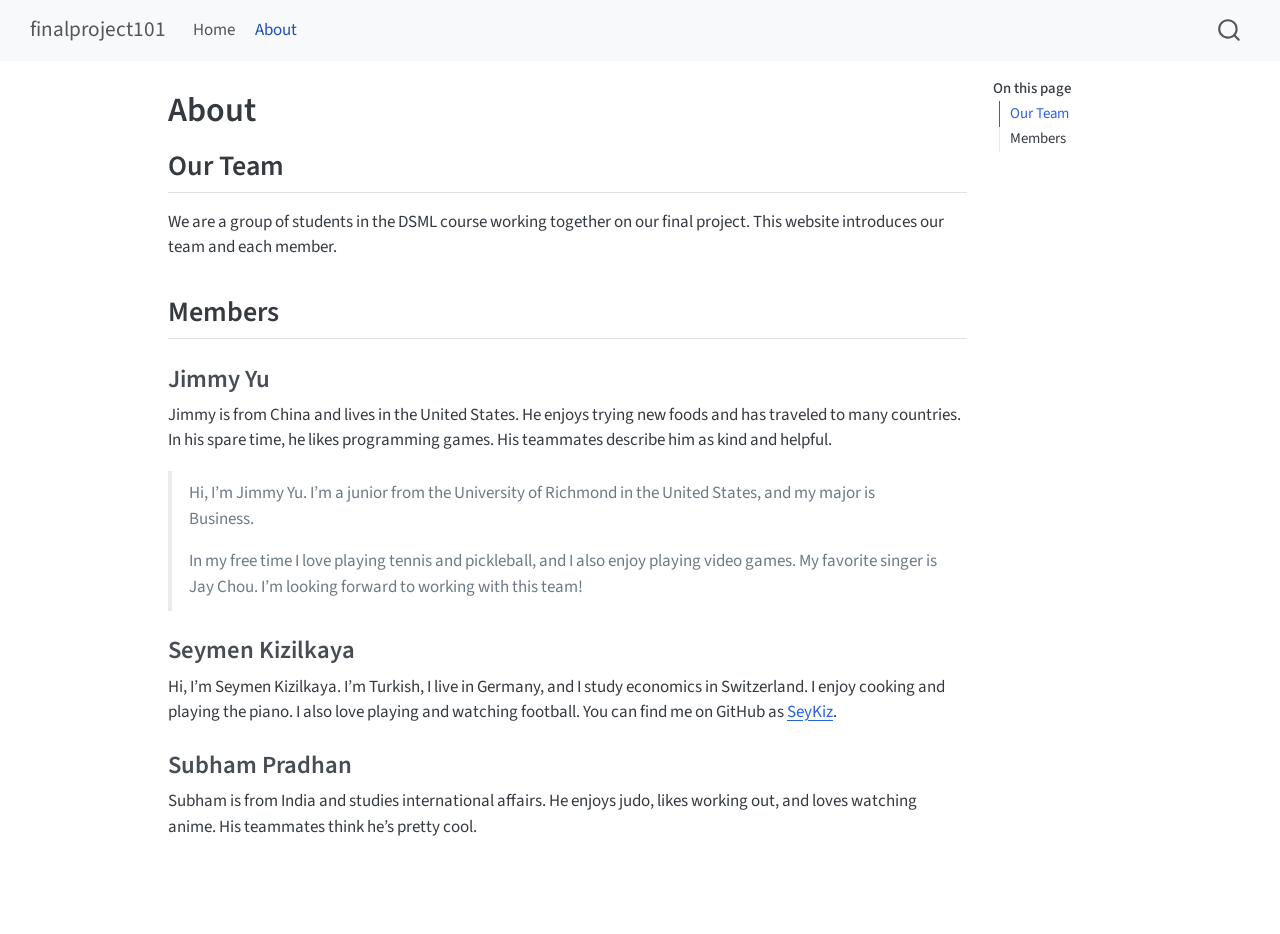
==== about.html @ db0c8c68 "Render the Week 10 Quarto website for GitHub Pages" ====
<!DOCTYPE html>
<html xmlns="http://www.w3.org/1999/xhtml" lang="en" xml:lang="en"><head>

<meta charset="utf-8">
<meta name="generator" content="quarto-1.8.27">

<meta name="viewport" content="width=device-width, initial-scale=1.0, user-scalable=yes">


<title>About – finalproject101</title>
<style>
code{white-space: pre-wrap;}
span.smallcaps{font-variant: small-caps;}
div.columns{display: flex; gap: min(4vw, 1.5em);}
div.column{flex: auto; overflow-x: auto;}
div.hanging-indent{margin-left: 1.5em; text-indent: -1.5em;}
ul.task-list{list-style: none;}
ul.task-list li input[type="checkbox"] {
  width: 0.8em;
  margin: 0 0.8em 0.2em -1em; /* quarto-specific, see https://github.com/quarto-dev/quarto-cli/issues/4556 */ 
  vertical-align: middle;
}
</style>


<script src="site_libs/quarto-nav/quarto-nav.js"></script>
<script src="site_libs/quarto-nav/headroom.min.js"></script>
<script src="site_libs/clipboard/clipboard.min.js"></script>
<script src="site_libs/quarto-search/autocomplete.umd.js"></script>
<script src="site_libs/quarto-search/fuse.min.js"></script>
<script src="site_libs/quarto-search/quarto-search.js"></script>
<meta name="quarto:offset" content="./">
<script src="site_libs/quarto-html/quarto.js" type="module"></script>
<script src="site_libs/quarto-html/tabsets/tabsets.js" type="module"></script>
<script src="site_libs/quarto-html/axe/axe-check.js" type="module"></script>
<script src="site_libs/quarto-html/popper.min.js"></script>
<script src="site_libs/quarto-html/tippy.umd.min.js"></script>
<script src="site_libs/quarto-html/anchor.min.js"></script>
<link href="site_libs/quarto-html/tippy.css" rel="stylesheet">
<link href="site_libs/quarto-html/quarto-syntax-highlighting-ed96de9b727972fe78a7b5d16c58bf87.css" rel="stylesheet" id="quarto-text-highlighting-styles">
<script src="site_libs/bootstrap/bootstrap.min.js"></script>
<link href="site_libs/bootstrap/bootstrap-icons.css" rel="stylesheet">
<link href="site_libs/bootstrap/bootstrap-87287fc3407a7592caf01627ad1c2f6a.min.css" rel="stylesheet" append-hash="true" id="quarto-bootstrap" data-mode="light">
<script id="quarto-search-options" type="application/json">{
  "location": "navbar",
  "copy-button": false,
  "collapse-after": 3,
  "panel-placement": "end",
  "type": "overlay",
  "limit": 50,
  "keyboard-shortcut": [
    "f",
    "/",
    "s"
  ],
  "show-item-context": false,
  "language": {
    "search-no-results-text": "No results",
    "search-matching-documents-text": "matching documents",
    "search-copy-link-title": "Copy link to search",
    "search-hide-matches-text": "Hide additional matches",
    "search-more-match-text": "more match in this document",
    "search-more-matches-text": "more matches in this document",
    "search-clear-button-title": "Clear",
    "search-text-placeholder": "",
    "search-detached-cancel-button-title": "Cancel",
    "search-submit-button-title": "Submit",
    "search-label": "Search"
  }
}</script>


<link rel="stylesheet" href="styles.css">
</head>

<body class="nav-fixed quarto-light">

<div id="quarto-search-results"></div>
  <header id="quarto-header" class="headroom fixed-top">
    <nav class="navbar navbar-expand-lg " data-bs-theme="dark">
      <div class="navbar-container container-fluid">
      <div class="navbar-brand-container mx-auto">
    <a class="navbar-brand" href="./index.html">
    <span class="navbar-title">finalproject101</span>
    </a>
  </div>
            <div id="quarto-search" class="" title="Search"></div>
          <button class="navbar-toggler" type="button" data-bs-toggle="collapse" data-bs-target="#navbarCollapse" aria-controls="navbarCollapse" role="menu" aria-expanded="false" aria-label="Toggle navigation" onclick="if (window.quartoToggleHeadroom) { window.quartoToggleHeadroom(); }">
  <span class="navbar-toggler-icon"></span>
</button>
          <div class="collapse navbar-collapse" id="navbarCollapse">
            <ul class="navbar-nav navbar-nav-scroll me-auto">
  <li class="nav-item">
    <a class="nav-link" href="./index.html"> 
<span class="menu-text">Home</span></a>
  </li>  
  <li class="nav-item">
    <a class="nav-link active" href="./about.html" aria-current="page"> 
<span class="menu-text">About</span></a>
  </li>  
</ul>
          </div> <!-- /navcollapse -->
            <div class="quarto-navbar-tools">
</div>
      </div> <!-- /container-fluid -->
    </nav>
</header>
<!-- content -->
<div id="quarto-content" class="quarto-container page-columns page-rows-contents page-layout-article page-navbar">
<!-- sidebar -->
<!-- margin-sidebar -->
    <div id="quarto-margin-sidebar" class="sidebar margin-sidebar">
        <nav id="TOC" role="doc-toc" class="toc-active">
    <h2 id="toc-title">On this page</h2>
   
  <ul>
  <li><a href="#our-team" id="toc-our-team" class="nav-link active" data-scroll-target="#our-team">Our Team</a></li>
  <li><a href="#members" id="toc-members" class="nav-link" data-scroll-target="#members">Members</a>
  <ul class="collapse">
  <li><a href="#jimmy-yu" id="toc-jimmy-yu" class="nav-link" data-scroll-target="#jimmy-yu">Jimmy Yu</a></li>
  <li><a href="#seymen-kizilkaya" id="toc-seymen-kizilkaya" class="nav-link" data-scroll-target="#seymen-kizilkaya">Seymen Kizilkaya</a></li>
  <li><a href="#subham-pradhan" id="toc-subham-pradhan" class="nav-link" data-scroll-target="#subham-pradhan">Subham Pradhan</a></li>
  </ul></li>
  </ul>
</nav>
    </div>
<!-- main -->
<main class="content" id="quarto-document-content">

<header id="title-block-header" class="quarto-title-block default">
<div class="quarto-title">
<h1 class="title">About</h1>
</div>



<div class="quarto-title-meta">

    
  
    
  </div>
  


</header>


<section id="our-team" class="level2">
<h2 class="anchored" data-anchor-id="our-team">Our Team</h2>
<p>We are a group of students in the DSML course working together on our final project. This website introduces our team and each member.</p>
</section>
<section id="members" class="level2">
<h2 class="anchored" data-anchor-id="members">Members</h2>
<section id="jimmy-yu" class="level3">
<h3 class="anchored" data-anchor-id="jimmy-yu">Jimmy Yu</h3>
<p>Jimmy is from China and lives in the United States. He enjoys trying new foods and has traveled to many countries. In his spare time, he likes programming games. His teammates describe him as kind and helpful.</p>
<blockquote class="blockquote">
<p>Hi, I’m Jimmy Yu. I’m a junior from the University of Richmond in the United States, and my major is Business.</p>
<p>In my free time I love playing tennis and pickleball, and I also enjoy playing video games. My favorite singer is Jay Chou. I’m looking forward to working with this team!</p>
</blockquote>
</section>
<section id="seymen-kizilkaya" class="level3">
<h3 class="anchored" data-anchor-id="seymen-kizilkaya">Seymen Kizilkaya</h3>
<p>Hi, I’m Seymen Kizilkaya. I’m Turkish, I live in Germany, and I study economics in Switzerland. I enjoy cooking and playing the piano. I also love playing and watching football. You can find me on GitHub as <a href="https://github.com/SeyKiz">SeyKiz</a>.</p>
</section>
<section id="subham-pradhan" class="level3">
<h3 class="anchored" data-anchor-id="subham-pradhan">Subham Pradhan</h3>
<p>Subham is from India and studies international affairs. He enjoys judo, likes working out, and loves watching anime. His teammates think he’s pretty cool.</p>


</section>
</section>

</main> <!-- /main -->
<script id="quarto-html-after-body" type="application/javascript">
  window.document.addEventListener("DOMContentLoaded", function (event) {
    const icon = "";
    const anchorJS = new window.AnchorJS();
    anchorJS.options = {
      placement: 'right',
      icon: icon
    };
    anchorJS.add('.anchored');
    const isCodeAnnotation = (el) => {
      for (const clz of el.classList) {
        if (clz.startsWith('code-annotation-')) {                     
          return true;
        }
      }
      return false;
    }
    const onCopySuccess = function(e) {
      // button target
      const button = e.trigger;
      // don't keep focus
      button.blur();
      // flash "checked"
      button.classList.add('code-copy-button-checked');
      var currentTitle = button.getAttribute("title");
      button.setAttribute("title", "Copied!");
      let tooltip;
      if (window.bootstrap) {
        button.setAttribute("data-bs-toggle", "tooltip");
        button.setAttribute("data-bs-placement", "left");
        button.setAttribute("data-bs-title", "Copied!");
        tooltip = new bootstrap.Tooltip(button, 
          { trigger: "manual", 
            customClass: "code-copy-button-tooltip",
            offset: [0, -8]});
        tooltip.show();    
      }
      setTimeout(function() {
        if (tooltip) {
          tooltip.hide();
          button.removeAttribute("data-bs-title");
          button.removeAttribute("data-bs-toggle");
          button.removeAttribute("data-bs-placement");
        }
        button.setAttribute("title", currentTitle);
        button.classList.remove('code-copy-button-checked');
      }, 1000);
      // clear code selection
      e.clearSelection();
    }
    const getTextToCopy = function(trigger) {
      const outerScaffold = trigger.parentElement.cloneNode(true);
      const codeEl = outerScaffold.querySelector('code');
      for (const childEl of codeEl.children) {
        if (isCodeAnnotation(childEl)) {
          childEl.remove();
        }
      }
      return codeEl.innerText;
    }
    const clipboard = new window.ClipboardJS('.code-copy-button:not([data-in-quarto-modal])', {
      text: getTextToCopy
    });
    clipboard.on('success', onCopySuccess);
    if (window.document.getElementById('quarto-embedded-source-code-modal')) {
      const clipboardModal = new window.ClipboardJS('.code-copy-button[data-in-quarto-modal]', {
        text: getTextToCopy,
        container: window.document.getElementById('quarto-embedded-source-code-modal')
      });
      clipboardModal.on('success', onCopySuccess);
    }
      var localhostRegex = new RegExp(/^(?:http|https):\/\/localhost\:?[0-9]*\//);
      var mailtoRegex = new RegExp(/^mailto:/);
        var filterRegex = new RegExp('/' + window.location.host + '/');
      var isInternal = (href) => {
          return filterRegex.test(href) || localhostRegex.test(href) || mailtoRegex.test(href);
      }
      // Inspect non-navigation links and adorn them if external
     var links = window.document.querySelectorAll('a[href]:not(.nav-link):not(.navbar-brand):not(.toc-action):not(.sidebar-link):not(.sidebar-item-toggle):not(.pagination-link):not(.no-external):not([aria-hidden]):not(.dropdown-item):not(.quarto-navigation-tool):not(.about-link)');
      for (var i=0; i<links.length; i++) {
        const link = links[i];
        if (!isInternal(link.href)) {
          // undo the damage that might have been done by quarto-nav.js in the case of
          // links that we want to consider external
          if (link.dataset.originalHref !== undefined) {
            link.href = link.dataset.originalHref;
          }
        }
      }
    function tippyHover(el, contentFn, onTriggerFn, onUntriggerFn) {
      const config = {
        allowHTML: true,
        maxWidth: 500,
        delay: 100,
        arrow: false,
        appendTo: function(el) {
            return el.parentElement;
        },
        interactive: true,
        interactiveBorder: 10,
        theme: 'quarto',
        placement: 'bottom-start',
      };
      if (contentFn) {
        config.content = contentFn;
      }
      if (onTriggerFn) {
        config.onTrigger = onTriggerFn;
      }
      if (onUntriggerFn) {
        config.onUntrigger = onUntriggerFn;
      }
      window.tippy(el, config); 
    }
    const noterefs = window.document.querySelectorAll('a[role="doc-noteref"]');
    for (var i=0; i<noterefs.length; i++) {
      const ref = noterefs[i];
      tippyHover(ref, function() {
        // use id or data attribute instead here
        let href = ref.getAttribute('data-footnote-href') || ref.getAttribute('href');
        try { href = new URL(href).hash; } catch {}
        const id = href.replace(/^#\/?/, "");
        const note = window.document.getElementById(id);
        if (note) {
          return note.innerHTML;
        } else {
          return "";
        }
      });
    }
    const xrefs = window.document.querySelectorAll('a.quarto-xref');
    const processXRef = (id, note) => {
      // Strip column container classes
      const stripColumnClz = (el) => {
        el.classList.remove("page-full", "page-columns");
        if (el.children) {
          for (const child of el.children) {
            stripColumnClz(child);
          }
        }
      }
      stripColumnClz(note)
      if (id === null || id.startsWith('sec-')) {
        // Special case sections, only their first couple elements
        const container = document.createElement("div");
        if (note.children && note.children.length > 2) {
          container.appendChild(note.children[0].cloneNode(true));
          for (let i = 1; i < note.children.length; i++) {
            const child = note.children[i];
            if (child.tagName === "P" && child.innerText === "") {
              continue;
            } else {
              container.appendChild(child.cloneNode(true));
              break;
            }
          }
          if (window.Quarto?.typesetMath) {
            window.Quarto.typesetMath(container);
          }
          return container.innerHTML
        } else {
          if (window.Quarto?.typesetMath) {
            window.Quarto.typesetMath(note);
          }
          return note.innerHTML;
        }
      } else {
        // Remove any anchor links if they are present
        const anchorLink = note.querySelector('a.anchorjs-link');
        if (anchorLink) {
          anchorLink.remove();
        }
        if (window.Quarto?.typesetMath) {
          window.Quarto.typesetMath(note);
        }
        if (note.classList.contains("callout")) {
          return note.outerHTML;
        } else {
          return note.innerHTML;
        }
      }
    }
    for (var i=0; i<xrefs.length; i++) {
      const xref = xrefs[i];
      tippyHover(xref, undefined, function(instance) {
        instance.disable();
        let url = xref.getAttribute('href');
        let hash = undefined; 
        if (url.startsWith('#')) {
          hash = url;
        } else {
          try { hash = new URL(url).hash; } catch {}
        }
        if (hash) {
          const id = hash.replace(/^#\/?/, "");
          const note = window.document.getElementById(id);
          if (note !== null) {
            try {
              const html = processXRef(id, note.cloneNode(true));
              instance.setContent(html);
            } finally {
              instance.enable();
              instance.show();
            }
          } else {
            // See if we can fetch this
            fetch(url.split('#')[0])
            .then(res => res.text())
            .then(html => {
              const parser = new DOMParser();
              const htmlDoc = parser.parseFromString(html, "text/html");
              const note = htmlDoc.getElementById(id);
              if (note !== null) {
                const html = processXRef(id, note);
                instance.setContent(html);
              } 
            }).finally(() => {
              instance.enable();
              instance.show();
            });
          }
        } else {
          // See if we can fetch a full url (with no hash to target)
          // This is a special case and we should probably do some content thinning / targeting
          fetch(url)
          .then(res => res.text())
          .then(html => {
            const parser = new DOMParser();
            const htmlDoc = parser.parseFromString(html, "text/html");
            const note = htmlDoc.querySelector('main.content');
            if (note !== null) {
              // This should only happen for chapter cross references
              // (since there is no id in the URL)
              // remove the first header
              if (note.children.length > 0 && note.children[0].tagName === "HEADER") {
                note.children[0].remove();
              }
              const html = processXRef(null, note);
              instance.setContent(html);
            } 
          }).finally(() => {
            instance.enable();
            instance.show();
          });
        }
      }, function(instance) {
      });
    }
        let selectedAnnoteEl;
        const selectorForAnnotation = ( cell, annotation) => {
          let cellAttr = 'data-code-cell="' + cell + '"';
          let lineAttr = 'data-code-annotation="' +  annotation + '"';
          const selector = 'span[' + cellAttr + '][' + lineAttr + ']';
          return selector;
        }
        const selectCodeLines = (annoteEl) => {
          const doc = window.document;
          const targetCell = annoteEl.getAttribute("data-target-cell");
          const targetAnnotation = annoteEl.getAttribute("data-target-annotation");
          const annoteSpan = window.document.querySelector(selectorForAnnotation(targetCell, targetAnnotation));
          const lines = annoteSpan.getAttribute("data-code-lines").split(",");
          const lineIds = lines.map((line) => {
            return targetCell + "-" + line;
          })
          let top = null;
          let height = null;
          let parent = null;
          if (lineIds.length > 0) {
              //compute the position of the single el (top and bottom and make a div)
              const el = window.document.getElementById(lineIds[0]);
              top = el.offsetTop;
              height = el.offsetHeight;
              parent = el.parentElement.parentElement;
            if (lineIds.length > 1) {
              const lastEl = window.document.getElementById(lineIds[lineIds.length - 1]);
              const bottom = lastEl.offsetTop + lastEl.offsetHeight;
              height = bottom - top;
            }
            if (top !== null && height !== null && parent !== null) {
              // cook up a div (if necessary) and position it 
              let div = window.document.getElementById("code-annotation-line-highlight");
              if (div === null) {
                div = window.document.createElement("div");
                div.setAttribute("id", "code-annotation-line-highlight");
                div.style.position = 'absolute';
                parent.appendChild(div);
              }
              div.style.top = top - 2 + "px";
              div.style.height = height + 4 + "px";
              div.style.left = 0;
              let gutterDiv = window.document.getElementById("code-annotation-line-highlight-gutter");
              if (gutterDiv === null) {
                gutterDiv = window.document.createElement("div");
                gutterDiv.setAttribute("id", "code-annotation-line-highlight-gutter");
                gutterDiv.style.position = 'absolute';
                const codeCell = window.document.getElementById(targetCell);
                const gutter = codeCell.querySelector('.code-annotation-gutter');
                gutter.appendChild(gutterDiv);
              }
              gutterDiv.style.top = top - 2 + "px";
              gutterDiv.style.height = height + 4 + "px";
            }
            selectedAnnoteEl = annoteEl;
          }
        };
        const unselectCodeLines = () => {
          const elementsIds = ["code-annotation-line-highlight", "code-annotation-line-highlight-gutter"];
          elementsIds.forEach((elId) => {
            const div = window.document.getElementById(elId);
            if (div) {
              div.remove();
            }
          });
          selectedAnnoteEl = undefined;
        };
          // Handle positioning of the toggle
      window.addEventListener(
        "resize",
        throttle(() => {
          elRect = undefined;
          if (selectedAnnoteEl) {
            selectCodeLines(selectedAnnoteEl);
          }
        }, 10)
      );
      function throttle(fn, ms) {
      let throttle = false;
      let timer;
        return (...args) => {
          if(!throttle) { // first call gets through
              fn.apply(this, args);
              throttle = true;
          } else { // all the others get throttled
              if(timer) clearTimeout(timer); // cancel #2
              timer = setTimeout(() => {
                fn.apply(this, args);
                timer = throttle = false;
              }, ms);
          }
        };
      }
        // Attach click handler to the DT
        const annoteDls = window.document.querySelectorAll('dt[data-target-cell]');
        for (const annoteDlNode of annoteDls) {
          annoteDlNode.addEventListener('click', (event) => {
            const clickedEl = event.target;
            if (clickedEl !== selectedAnnoteEl) {
              unselectCodeLines();
              const activeEl = window.document.querySelector('dt[data-target-cell].code-annotation-active');
              if (activeEl) {
                activeEl.classList.remove('code-annotation-active');
              }
              selectCodeLines(clickedEl);
              clickedEl.classList.add('code-annotation-active');
            } else {
              // Unselect the line
              unselectCodeLines();
              clickedEl.classList.remove('code-annotation-active');
            }
          });
        }
    const findCites = (el) => {
      const parentEl = el.parentElement;
      if (parentEl) {
        const cites = parentEl.dataset.cites;
        if (cites) {
          return {
            el,
            cites: cites.split(' ')
          };
        } else {
          return findCites(el.parentElement)
        }
      } else {
        return undefined;
      }
    };
    var bibliorefs = window.document.querySelectorAll('a[role="doc-biblioref"]');
    for (var i=0; i<bibliorefs.length; i++) {
      const ref = bibliorefs[i];
      const citeInfo = findCites(ref);
      if (citeInfo) {
        tippyHover(citeInfo.el, function() {
          var popup = window.document.createElement('div');
          citeInfo.cites.forEach(function(cite) {
            var citeDiv = window.document.createElement('div');
            citeDiv.classList.add('hanging-indent');
            citeDiv.classList.add('csl-entry');
            var biblioDiv = window.document.getElementById('ref-' + cite);
            if (biblioDiv) {
              citeDiv.innerHTML = biblioDiv.innerHTML;
            }
            popup.appendChild(citeDiv);
          });
          return popup.innerHTML;
        });
      }
    }
  });
  </script>
</div> <!-- /content -->




</body></html>
---- site_libs/quarto-html/tippy.css ----
.tippy-box[data-animation=fade][data-state=hidden]{opacity:0}[data-tippy-root]{max-width:calc(100vw - 10px)}.tippy-box{position:relative;background-color:#333;color:#fff;border-radius:4px;font-size:14px;line-height:1.4;white-space:normal;outline:0;transition-property:transform,visibility,opacity}.tippy-box[data-placement^=top]>.tippy-arrow{bottom:0}.tippy-box[data-placement^=top]>.tippy-arrow:before{bottom:-7px;left:0;border-width:8px 8px 0;border-top-color:initial;transform-origin:center top}.tippy-box[data-placement^=bottom]>.tippy-arrow{top:0}.tippy-box[data-placement^=bottom]>.tippy-arrow:before{top:-7px;left:0;border-width:0 8px 8px;border-bottom-color:initial;transform-origin:center bottom}.tippy-box[data-placement^=left]>.tippy-arrow{right:0}.tippy-box[data-placement^=left]>.tippy-arrow:before{border-width:8px 0 8px 8px;border-left-color:initial;right:-7px;transform-origin:center left}.tippy-box[data-placement^=right]>.tippy-arrow{left:0}.tippy-box[data-placement^=right]>.tippy-arrow:before{left:-7px;border-width:8px 8px 8px 0;border-right-color:initial;transform-origin:center right}.tippy-box[data-inertia][data-state=visible]{transition-timing-function:cubic-bezier(.54,1.5,.38,1.11)}.tippy-arrow{width:16px;height:16px;color:#333}.tippy-arrow:before{content:"";position:absolute;border-color:transparent;border-style:solid}.tippy-content{position:relative;padding:5px 9px;z-index:1}
---- site_libs/quarto-html/quarto-syntax-highlighting-ed96de9b727972fe78a7b5d16c58bf87.css ----
/* quarto syntax highlight colors */
:root {
  --quarto-hl-ot-color: #003B4F;
  --quarto-hl-at-color: #657422;
  --quarto-hl-ss-color: #20794D;
  --quarto-hl-an-color: #5E5E5E;
  --quarto-hl-fu-color: #4758AB;
  --quarto-hl-st-color: #20794D;
  --quarto-hl-cf-color: #003B4F;
  --quarto-hl-op-color: #5E5E5E;
  --quarto-hl-er-color: #AD0000;
  --quarto-hl-bn-color: #AD0000;
  --quarto-hl-al-color: #AD0000;
  --quarto-hl-va-color: #111111;
  --quarto-hl-bu-color: inherit;
  --quarto-hl-ex-color: inherit;
  --quarto-hl-pp-color: #AD0000;
  --quarto-hl-in-color: #5E5E5E;
  --quarto-hl-vs-color: #20794D;
  --quarto-hl-wa-color: #5E5E5E;
  --quarto-hl-do-color: #5E5E5E;
  --quarto-hl-im-color: #00769E;
  --quarto-hl-ch-color: #20794D;
  --quarto-hl-dt-color: #AD0000;
  --quarto-hl-fl-color: #AD0000;
  --quarto-hl-co-color: #5E5E5E;
  --quarto-hl-cv-color: #5E5E5E;
  --quarto-hl-cn-color: #8f5902;
  --quarto-hl-sc-color: #5E5E5E;
  --quarto-hl-dv-color: #AD0000;
  --quarto-hl-kw-color: #003B4F;
}

/* other quarto variables */
:root {
  --quarto-font-monospace: SFMono-Regular, Menlo, Monaco, Consolas, "Liberation Mono", "Courier New", monospace;
}

/* syntax highlight based on Pandoc's rules */
pre > code.sourceCode > span {
  color: #003B4F;
}

code.sourceCode > span {
  color: #003B4F;
}

div.sourceCode,
div.sourceCode pre.sourceCode {
  color: #003B4F;
}

/* Normal */
code span {
  color: #003B4F;
}

/* Alert */
code span.al {
  color: #AD0000;
  font-style: inherit;
}

/* Annotation */
code span.an {
  color: #5E5E5E;
  font-style: inherit;
}

/* Attribute */
code span.at {
  color: #657422;
  font-style: inherit;
}

/* BaseN */
code span.bn {
  color: #AD0000;
  font-style: inherit;
}

/* BuiltIn */
code span.bu {
  font-style: inherit;
}

/* ControlFlow */
code span.cf {
  color: #003B4F;
  font-weight: bold;
  font-style: inherit;
}

/* Char */
code span.ch {
  color: #20794D;
  font-style: inherit;
}

/* Constant */
code span.cn {
  color: #8f5902;
  font-style: inherit;
}

/* Comment */
code span.co {
  color: #5E5E5E;
  font-style: inherit;
}

/* CommentVar */
code span.cv {
  color: #5E5E5E;
  font-style: italic;
}

/* Documentation */
code span.do {
  color: #5E5E5E;
  font-style: italic;
}

/* DataType */
code span.dt {
  color: #AD0000;
  font-style: inherit;
}

/* DecVal */
code span.dv {
  color: #AD0000;
  font-style: inherit;
}

/* Error */
code span.er {
  color: #AD0000;
  font-style: inherit;
}

/* Extension */
code span.ex {
  font-style: inherit;
}

/* Float */
code span.fl {
  color: #AD0000;
  font-style: inherit;
}

/* Function */
code span.fu {
  color: #4758AB;
  font-style: inherit;
}

/* Import */
code span.im {
  color: #00769E;
  font-style: inherit;
}

/* Information */
code span.in {
  color: #5E5E5E;
  font-style: inherit;
}

/* Keyword */
code span.kw {
  color: #003B4F;
  font-weight: bold;
  font-style: inherit;
}

/* Operator */
code span.op {
  color: #5E5E5E;
  font-style: inherit;
}

/* Other */
code span.ot {
  color: #003B4F;
  font-style: inherit;
}

/* Preprocessor */
code span.pp {
  color: #AD0000;
  font-style: inherit;
}

/* SpecialChar */
code span.sc {
  color: #5E5E5E;
  font-style: inherit;
}

/* SpecialString */
code span.ss {
  color: #20794D;
  font-style: inherit;
}

/* String */
code span.st {
  color: #20794D;
  font-style: inherit;
}

/* Variable */
code span.va {
  color: #111111;
  font-style: inherit;
}

/* VerbatimString */
code span.vs {
  color: #20794D;
  font-style: inherit;
}

/* Warning */
code span.wa {
  color: #5E5E5E;
  font-style: italic;
}

.prevent-inlining {
  content: "</";
}

/*# sourceMappingURL=0920dd6d7437995b8cdf7429764427b1.css.map */
---- styles.css ----
/* css styles */
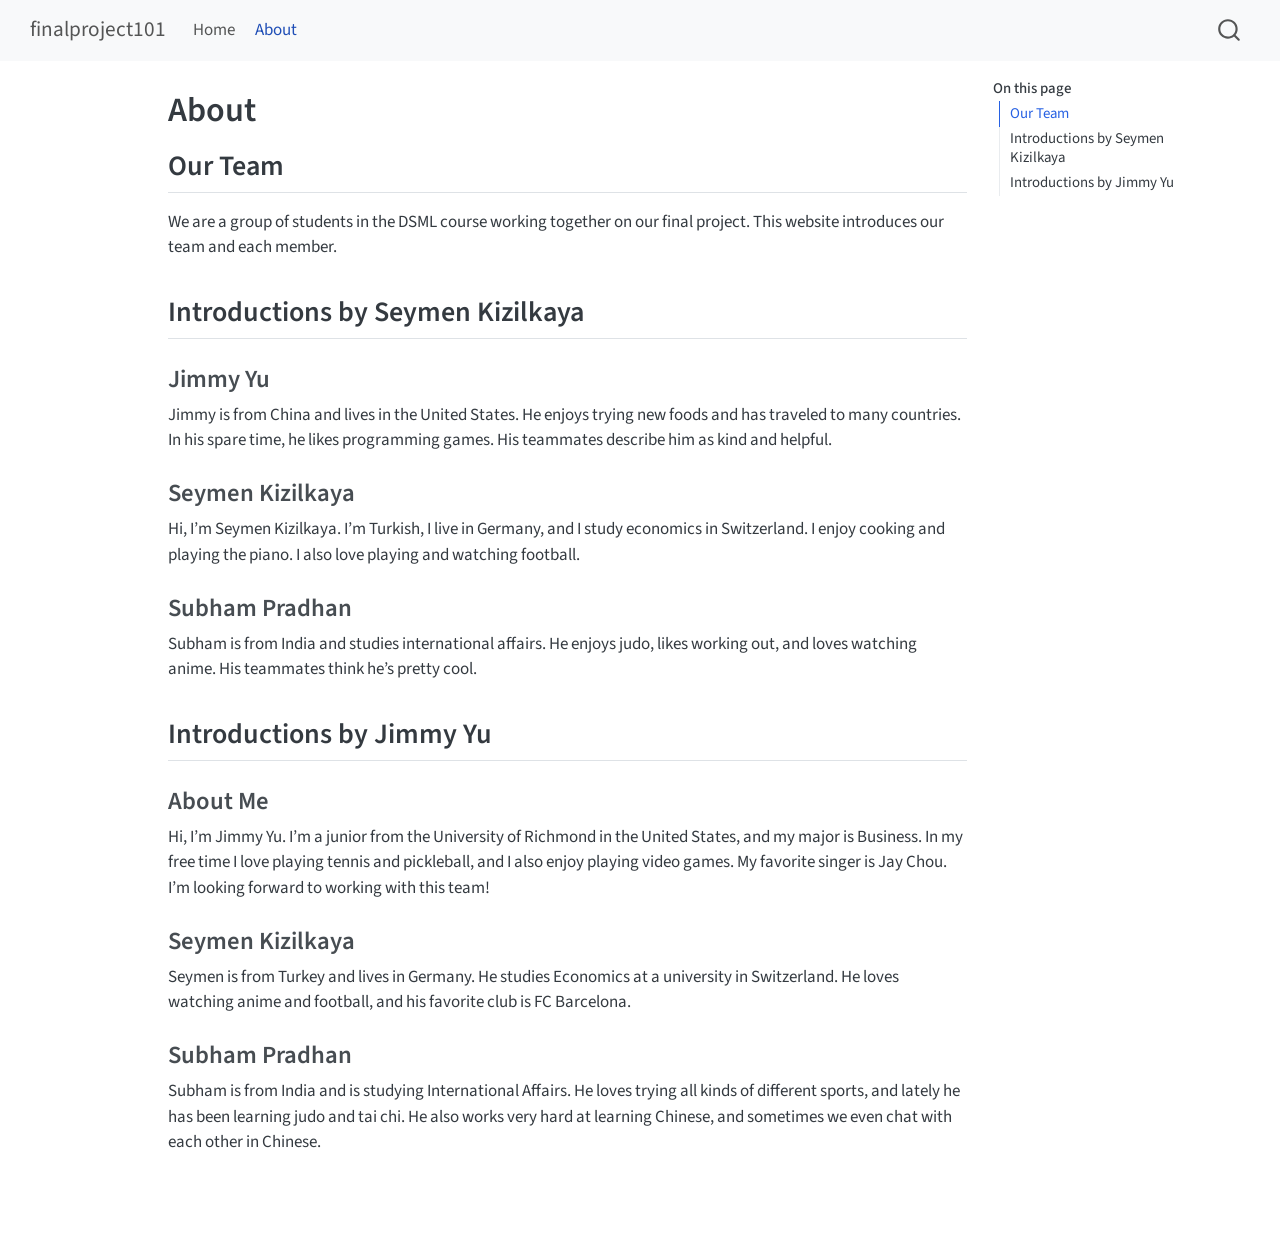
==== commit cd6eae3d: "Remove GitHub link from the rendered team website" ====
--- a/about.html
+++ b/about.html
@@ -115,11 +115,17 @@
    
   <ul>
   <li><a href="#our-team" id="toc-our-team" class="nav-link active" data-scroll-target="#our-team">Our Team</a></li>
-  <li><a href="#members" id="toc-members" class="nav-link" data-scroll-target="#members">Members</a>
+  <li><a href="#introductions-by-seymen-kizilkaya" id="toc-introductions-by-seymen-kizilkaya" class="nav-link" data-scroll-target="#introductions-by-seymen-kizilkaya">Introductions by Seymen Kizilkaya</a>
   <ul class="collapse">
   <li><a href="#jimmy-yu" id="toc-jimmy-yu" class="nav-link" data-scroll-target="#jimmy-yu">Jimmy Yu</a></li>
   <li><a href="#seymen-kizilkaya" id="toc-seymen-kizilkaya" class="nav-link" data-scroll-target="#seymen-kizilkaya">Seymen Kizilkaya</a></li>
   <li><a href="#subham-pradhan" id="toc-subham-pradhan" class="nav-link" data-scroll-target="#subham-pradhan">Subham Pradhan</a></li>
+  </ul></li>
+  <li><a href="#introductions-by-jimmy-yu" id="toc-introductions-by-jimmy-yu" class="nav-link" data-scroll-target="#introductions-by-jimmy-yu">Introductions by Jimmy Yu</a>
+  <ul class="collapse">
+  <li><a href="#about-me" id="toc-about-me" class="nav-link" data-scroll-target="#about-me">About Me</a></li>
+  <li><a href="#seymen-kizilkaya-1" id="toc-seymen-kizilkaya-1" class="nav-link" data-scroll-target="#seymen-kizilkaya-1">Seymen Kizilkaya</a></li>
+  <li><a href="#subham-pradhan-1" id="toc-subham-pradhan-1" class="nav-link" data-scroll-target="#subham-pradhan-1">Subham Pradhan</a></li>
   </ul></li>
   </ul>
 </nav>
@@ -150,23 +156,34 @@
 <h2 class="anchored" data-anchor-id="our-team">Our Team</h2>
 <p>We are a group of students in the DSML course working together on our final project. This website introduces our team and each member.</p>
 </section>
-<section id="members" class="level2">
-<h2 class="anchored" data-anchor-id="members">Members</h2>
+<section id="introductions-by-seymen-kizilkaya" class="level2">
+<h2 class="anchored" data-anchor-id="introductions-by-seymen-kizilkaya">Introductions by Seymen Kizilkaya</h2>
 <section id="jimmy-yu" class="level3">
 <h3 class="anchored" data-anchor-id="jimmy-yu">Jimmy Yu</h3>
 <p>Jimmy is from China and lives in the United States. He enjoys trying new foods and has traveled to many countries. In his spare time, he likes programming games. His teammates describe him as kind and helpful.</p>
-<blockquote class="blockquote">
-<p>Hi, I’m Jimmy Yu. I’m a junior from the University of Richmond in the United States, and my major is Business.</p>
-<p>In my free time I love playing tennis and pickleball, and I also enjoy playing video games. My favorite singer is Jay Chou. I’m looking forward to working with this team!</p>
-</blockquote>
 </section>
 <section id="seymen-kizilkaya" class="level3">
 <h3 class="anchored" data-anchor-id="seymen-kizilkaya">Seymen Kizilkaya</h3>
-<p>Hi, I’m Seymen Kizilkaya. I’m Turkish, I live in Germany, and I study economics in Switzerland. I enjoy cooking and playing the piano. I also love playing and watching football. You can find me on GitHub as <a href="https://github.com/SeyKiz">SeyKiz</a>.</p>
+<p>Hi, I’m Seymen Kizilkaya. I’m Turkish, I live in Germany, and I study economics in Switzerland. I enjoy cooking and playing the piano. I also love playing and watching football.</p>
 </section>
 <section id="subham-pradhan" class="level3">
 <h3 class="anchored" data-anchor-id="subham-pradhan">Subham Pradhan</h3>
 <p>Subham is from India and studies international affairs. He enjoys judo, likes working out, and loves watching anime. His teammates think he’s pretty cool.</p>
+</section>
+</section>
+<section id="introductions-by-jimmy-yu" class="level2">
+<h2 class="anchored" data-anchor-id="introductions-by-jimmy-yu">Introductions by Jimmy Yu</h2>
+<section id="about-me" class="level3">
+<h3 class="anchored" data-anchor-id="about-me">About Me</h3>
+<p>Hi, I’m Jimmy Yu. I’m a junior from the University of Richmond in the United States, and my major is Business. In my free time I love playing tennis and pickleball, and I also enjoy playing video games. My favorite singer is Jay Chou. I’m looking forward to working with this team!</p>
+</section>
+<section id="seymen-kizilkaya-1" class="level3">
+<h3 class="anchored" data-anchor-id="seymen-kizilkaya-1">Seymen Kizilkaya</h3>
+<p>Seymen is from Turkey and lives in Germany. He studies Economics at a university in Switzerland. He loves watching anime and football, and his favorite club is FC Barcelona.</p>
+</section>
+<section id="subham-pradhan-1" class="level3">
+<h3 class="anchored" data-anchor-id="subham-pradhan-1">Subham Pradhan</h3>
+<p>Subham is from India and is studying International Affairs. He loves trying all kinds of different sports, and lately he has been learning judo and tai chi. He also works very hard at learning Chinese, and sometimes we even chat with each other in Chinese.</p>
 
 
 </section>
